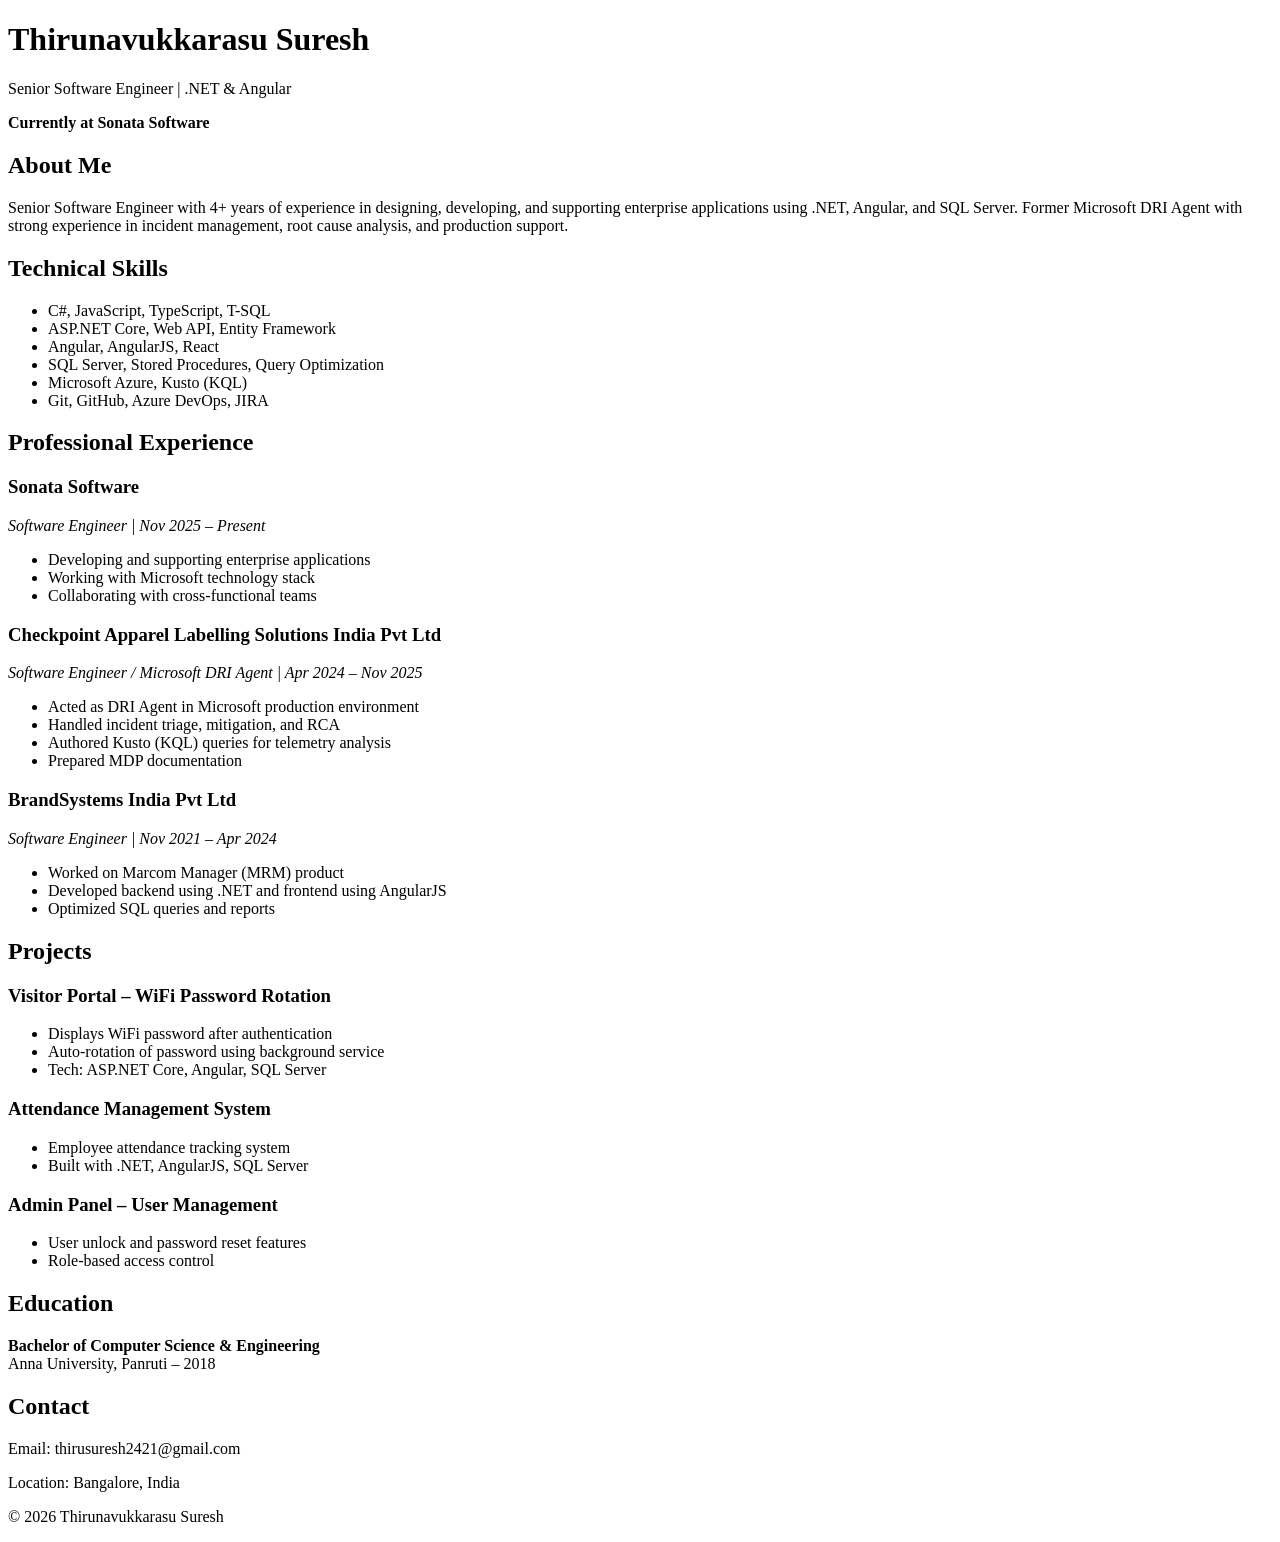
==== index.html @ 272076e7 "Add portfolio HTML file for Thirunavukkarasu Suresh This commit adds a complete HTML portfolio for T" ====
<!DOCTYPE html>
<html lang="en">
<head>
  <meta charset="UTF-8">
  <title>Thirunavukkarasu Suresh | Portfolio</title>
  <meta name="description" content="Senior Software Engineer with .NET, Angular, SQL Server and Microsoft DRI experience. Currently at Sonata Software.">
  <meta name="viewport" content="width=device-width, initial-scale=1.0">
  <link rel="stylesheet" href="style.css">
</head>
<body>

<header>
  <h1>Thirunavukkarasu Suresh</h1>
  <p>Senior Software Engineer | .NET & Angular</p>
  <p><strong>Currently at Sonata Software</strong></p>
</header>

<section>
  <h2>About Me</h2>
  <p>
    Senior Software Engineer with 4+ years of experience in designing, developing,
    and supporting enterprise applications using .NET, Angular, and SQL Server.
    Former Microsoft DRI Agent with strong experience in incident management,
    root cause analysis, and production support.
  </p>
</section>

<section>
  <h2>Technical Skills</h2>
  <ul>
    <li>C#, JavaScript, TypeScript, T-SQL</li>
    <li>ASP.NET Core, Web API, Entity Framework</li>
    <li>Angular, AngularJS, React</li>
    <li>SQL Server, Stored Procedures, Query Optimization</li>
    <li>Microsoft Azure, Kusto (KQL)</li>
    <li>Git, GitHub, Azure DevOps, JIRA</li>
  </ul>
</section>

<section>
  <h2>Professional Experience</h2>

  <h3>Sonata Software</h3>
  <p><em>Software Engineer | Nov 2025 – Present</em></p>
  <ul>
    <li>Developing and supporting enterprise applications</li>
    <li>Working with Microsoft technology stack</li>
    <li>Collaborating with cross-functional teams</li>
  </ul>

  <h3>Checkpoint Apparel Labelling Solutions India Pvt Ltd</h3>
  <p><em>Software Engineer / Microsoft DRI Agent | Apr 2024 – Nov 2025</em></p>
  <ul>
    <li>Acted as DRI Agent in Microsoft production environment</li>
    <li>Handled incident triage, mitigation, and RCA</li>
    <li>Authored Kusto (KQL) queries for telemetry analysis</li>
    <li>Prepared MDP documentation</li>
  </ul>

  <h3>BrandSystems India Pvt Ltd</h3>
  <p><em>Software Engineer | Nov 2021 – Apr 2024</em></p>
  <ul>
    <li>Worked on Marcom Manager (MRM) product</li>
    <li>Developed backend using .NET and frontend using AngularJS</li>
    <li>Optimized SQL queries and reports</li>
  </ul>

</section>

<section>
  <h2>Projects</h2>

  <h3>Visitor Portal – WiFi Password Rotation</h3>
  <ul>
    <li>Displays WiFi password after authentication</li>
    <li>Auto-rotation of password using background service</li>
    <li>Tech: ASP.NET Core, Angular, SQL Server</li>
  </ul>

  <h3>Attendance Management System</h3>
  <ul>
    <li>Employee attendance tracking system</li>
    <li>Built with .NET, AngularJS, SQL Server</li>
  </ul>

  <h3>Admin Panel – User Management</h3>
  <ul>
    <li>User unlock and password reset features</li>
    <li>Role-based access control</li>
  </ul>

</section>

<section>
  <h2>Education</h2>
  <p>
    <strong>Bachelor of Computer Science & Engineering</strong><br>
    Anna University, Panruti – 2018
  </p>
</section>

<section>
  <h2>Contact</h2>
  <p>Email: thirusuresh2421@gmail.com</p>
  <p>Location: Bangalore, India</p>
</section>

<footer>
  <p>© 2026 Thirunavukkarasu Suresh</p>
</footer>

</body>
</html>
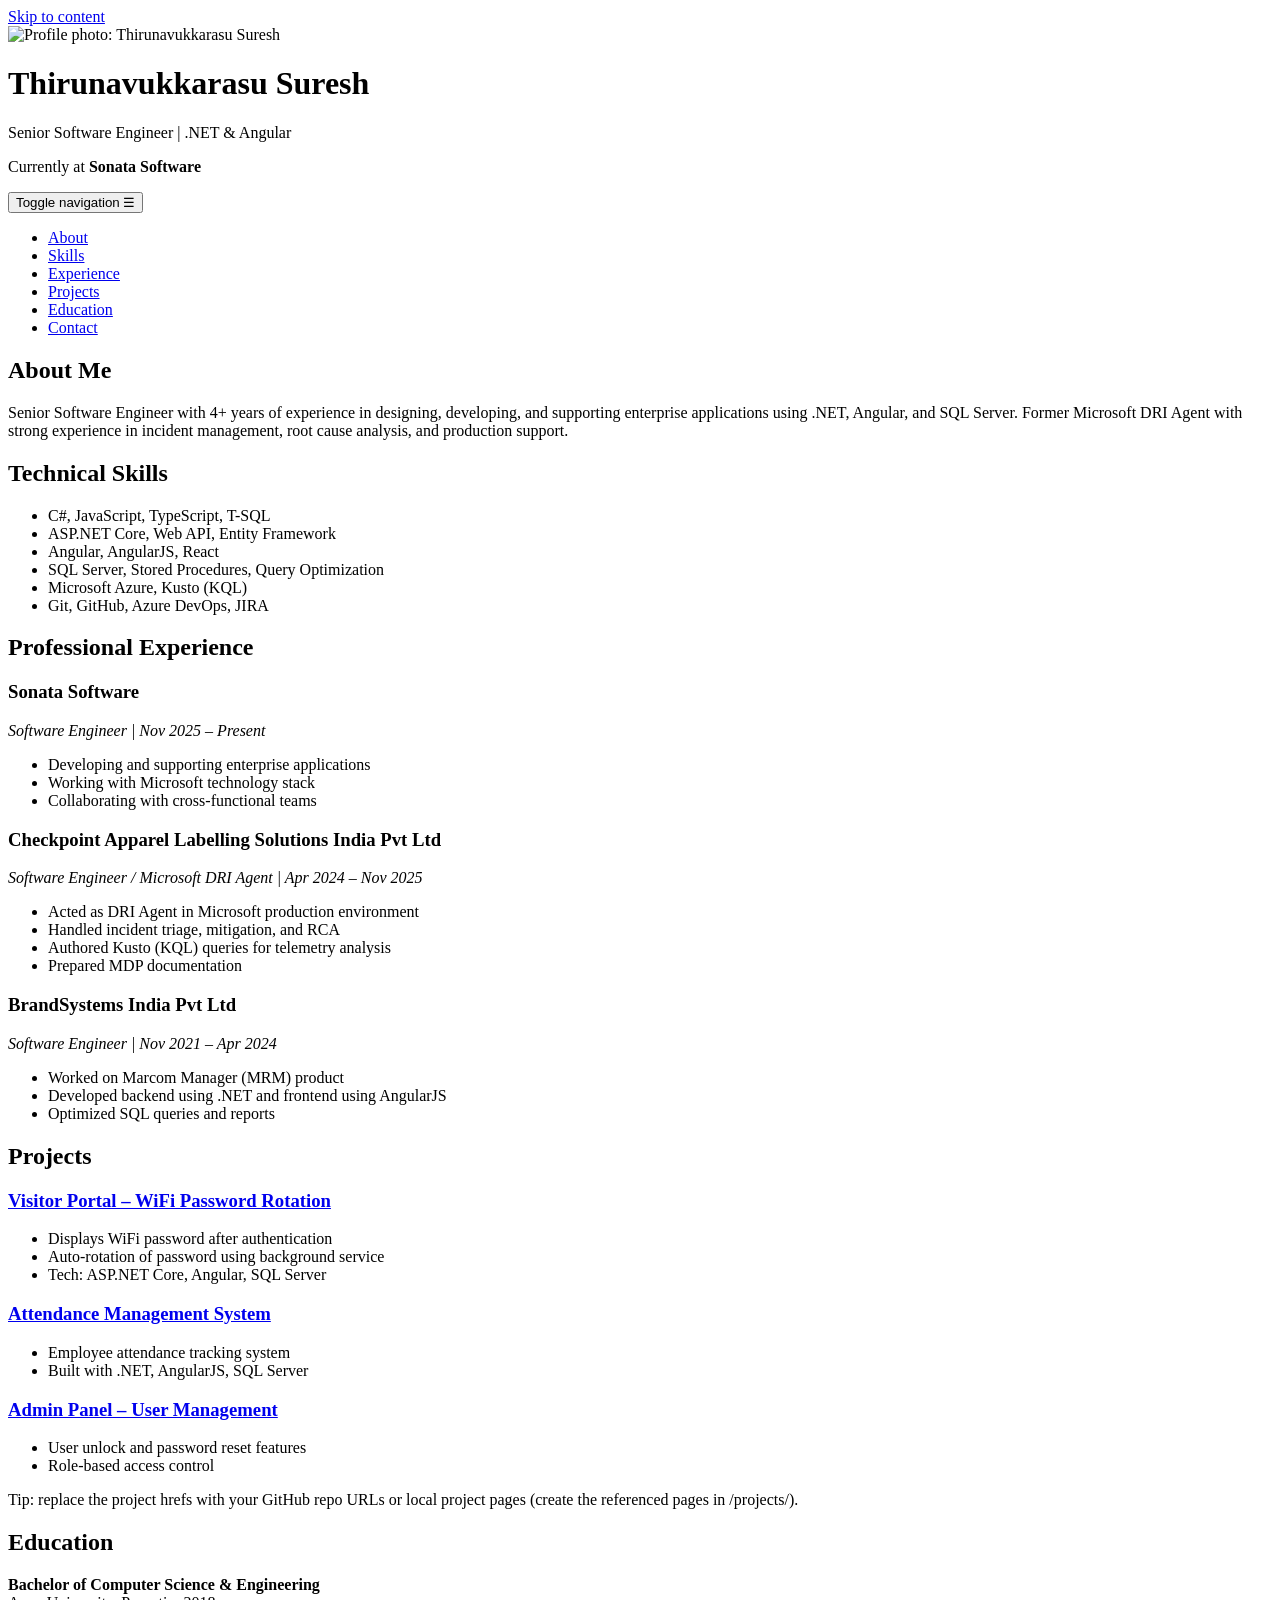
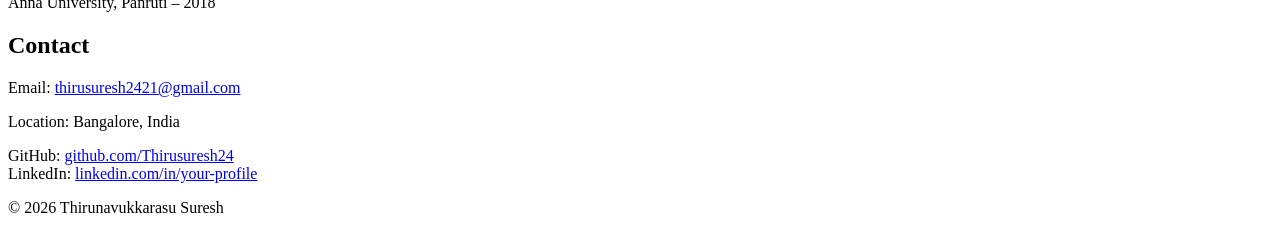
==== commit 8035099f: "Add project pages, assets (icons & profile), updated index and style, and GitHub Pages README" ====
--- a/index.html
+++ b/index.html
@@ -1,113 +1,183 @@
 <!DOCTYPE html>
 <html lang="en">
 <head>
-  <meta charset="UTF-8">
+  <meta charset="utf-8" />
   <title>Thirunavukkarasu Suresh | Portfolio</title>
-  <meta name="description" content="Senior Software Engineer with .NET, Angular, SQL Server and Microsoft DRI experience. Currently at Sonata Software.">
-  <meta name="viewport" content="width=device-width, initial-scale=1.0">
-  <link rel="stylesheet" href="style.css">
+  <meta name="description" content="Senior Software Engineer with .NET, Angular, SQL Server and Microsoft DRI experience. Currently at Sonata Software." />
+  <meta name="viewport" content="width=device-width, initial-scale=1" />
+  <link rel="stylesheet" href="style.css" />
+  <meta name="theme-color" content="#0b72b9" />
+  <style>
+    /* Inline fallback if style.css fails to load — keeps basic layout usable */
+    :root { --accent: #0b72b9; --bg:#fff; --text:#111; }
+    html { scroll-behavior: smooth; }
+  </style>
 </head>
 <body>
+  <a class="skip-link" href="#main">Skip to content</a>
 
-<header>
-  <h1>Thirunavukkarasu Suresh</h1>
-  <p>Senior Software Engineer | .NET & Angular</p>
-  <p><strong>Currently at Sonata Software</strong></p>
-</header>
+  <header class="site-header">
+    <div class="container header-inner">
+      <div class="brand">
+        <div class="profile">
+          <img src="assets/profile.svg" alt="Profile photo: Thirunavukkarasu Suresh" class="profile-img">
+        </div>
+        <h1 class="site-title">Thirunavukkarasu Suresh</h1>
+        <p class="site-subtitle">Senior Software Engineer | .NET &amp; Angular</p>
+        <p class="current">Currently at <strong>Sonata Software</strong></p>
+      </div>
 
-<section>
-  <h2>About Me</h2>
-  <p>
-    Senior Software Engineer with 4+ years of experience in designing, developing,
-    and supporting enterprise applications using .NET, Angular, and SQL Server.
-    Former Microsoft DRI Agent with strong experience in incident management,
-    root cause analysis, and production support.
-  </p>
-</section>
+      <button id="nav-toggle" class="nav-toggle" aria-expanded="false" aria-controls="primary-nav">
+        <span class="sr-only">Toggle navigation</span>
+        ☰
+      </button>
 
-<section>
-  <h2>Technical Skills</h2>
-  <ul>
-    <li>C#, JavaScript, TypeScript, T-SQL</li>
-    <li>ASP.NET Core, Web API, Entity Framework</li>
-    <li>Angular, AngularJS, React</li>
-    <li>SQL Server, Stored Procedures, Query Optimization</li>
-    <li>Microsoft Azure, Kusto (KQL)</li>
-    <li>Git, GitHub, Azure DevOps, JIRA</li>
-  </ul>
-</section>
+      <nav id="primary-nav" class="primary-nav" aria-label="Primary navigation">
+        <ul>
+          <li><a href="#about">About</a></li>
+          <li><a href="#skills">Skills</a></li>
+          <li><a href="#experience">Experience</a></li>
+          <li><a href="#projects">Projects</a></li>
+          <li><a href="#education">Education</a></li>
+          <li><a href="#contact">Contact</a></li>
+        </ul>
+      </nav>
+    </div>
+  </header>
 
-<section>
-  <h2>Professional Experience</h2>
+  <main id="main" class="container">
+    <section id="about" class="panel">
+      <h2>About Me</h2>
+      <p>
+        Senior Software Engineer with 4+ years of experience in designing, developing,
+        and supporting enterprise applications using .NET, Angular, and SQL Server.
+        Former Microsoft DRI Agent with strong experience in incident management,
+        root cause analysis, and production support.
+      </p>
+    </section>
 
-  <h3>Sonata Software</h3>
-  <p><em>Software Engineer | Nov 2025 – Present</em></p>
-  <ul>
-    <li>Developing and supporting enterprise applications</li>
-    <li>Working with Microsoft technology stack</li>
-    <li>Collaborating with cross-functional teams</li>
-  </ul>
+    <section id="skills" class="panel">
+      <h2>Technical Skills</h2>
+      <ul class="skills-list">
+        <li>C#, JavaScript, TypeScript, T-SQL</li>
+        <li>ASP.NET Core, Web API, Entity Framework</li>
+        <li>Angular, AngularJS, React</li>
+        <li>SQL Server, Stored Procedures, Query Optimization</li>
+        <li>Microsoft Azure, Kusto (KQL)</li>
+        <li>Git, GitHub, Azure DevOps, JIRA</li>
+      </ul>
+    </section>
 
-  <h3>Checkpoint Apparel Labelling Solutions India Pvt Ltd</h3>
-  <p><em>Software Engineer / Microsoft DRI Agent | Apr 2024 – Nov 2025</em></p>
-  <ul>
-    <li>Acted as DRI Agent in Microsoft production environment</li>
-    <li>Handled incident triage, mitigation, and RCA</li>
-    <li>Authored Kusto (KQL) queries for telemetry analysis</li>
-    <li>Prepared MDP documentation</li>
-  </ul>
+    <section id="experience" class="panel">
+      <h2>Professional Experience</h2>
 
-  <h3>BrandSystems India Pvt Ltd</h3>
-  <p><em>Software Engineer | Nov 2021 – Apr 2024</em></p>
-  <ul>
-    <li>Worked on Marcom Manager (MRM) product</li>
-    <li>Developed backend using .NET and frontend using AngularJS</li>
-    <li>Optimized SQL queries and reports</li>
-  </ul>
+      <article class="job">
+        <h3>Sonata Software</h3>
+        <p class="role"><em>Software Engineer | Nov 2025 – Present</em></p>
+        <ul>
+          <li>Developing and supporting enterprise applications</li>
+          <li>Working with Microsoft technology stack</li>
+          <li>Collaborating with cross-functional teams</li>
+        </ul>
+      </article>
 
-</section>
+      <article class="job">
+        <h3>Checkpoint Apparel Labelling Solutions India Pvt Ltd</h3>
+        <p class="role"><em>Software Engineer / Microsoft DRI Agent | Apr 2024 – Nov 2025</em></p>
+        <ul>
+          <li>Acted as DRI Agent in Microsoft production environment</li>
+          <li>Handled incident triage, mitigation, and RCA</li>
+          <li>Authored Kusto (KQL) queries for telemetry analysis</li>
+          <li>Prepared MDP documentation</li>
+        </ul>
+      </article>
 
-<section>
-  <h2>Projects</h2>
+      <article class="job">
+        <h3>BrandSystems India Pvt Ltd</h3>
+        <p class="role"><em>Software Engineer | Nov 2021 – Apr 2024</em></p>
+        <ul>
+          <li>Worked on Marcom Manager (MRM) product</li>
+          <li>Developed backend using .NET and frontend using AngularJS</li>
+          <li>Optimized SQL queries and reports</li>
+        </ul>
+      </article>
+    </section>
 
-  <h3>Visitor Portal – WiFi Password Rotation</h3>
-  <ul>
-    <li>Displays WiFi password after authentication</li>
-    <li>Auto-rotation of password using background service</li>
-    <li>Tech: ASP.NET Core, Angular, SQL Server</li>
-  </ul>
+    <section id="projects" class="panel">
+      <h2>Projects</h2>
 
-  <h3>Attendance Management System</h3>
-  <ul>
-    <li>Employee attendance tracking system</li>
-    <li>Built with .NET, AngularJS, SQL Server</li>
-  </ul>
+      <article class="project">
+        <h3><a href="projects/visitor-portal.html" target="_blank" rel="noopener">Visitor Portal – WiFi Password Rotation</a></h3>
+        <ul>
+          <li>Displays WiFi password after authentication</li>
+          <li>Auto-rotation of password using background service</li>
+          <li>Tech: ASP.NET Core, Angular, SQL Server</li>
+        </ul>
+      </article>
 
-  <h3>Admin Panel – User Management</h3>
-  <ul>
-    <li>User unlock and password reset features</li>
-    <li>Role-based access control</li>
-  </ul>
+      <article class="project">
+        <h3><a href="https://github.com/Thirusuresh24/attendance-management" target="_blank" rel="noopener">Attendance Management System</a></h3>
+        <ul>
+          <li>Employee attendance tracking system</li>
+          <li>Built with .NET, AngularJS, SQL Server</li>
+        </ul>
+      </article>
 
-</section>
+      <article class="project">
+        <h3><a href="projects/admin-panel.html" target="_blank" rel="noopener">Admin Panel – User Management</a></h3>
+        <ul>
+          <li>User unlock and password reset features</li>
+          <li>Role-based access control</li>
+        </ul>
+      </article>
 
-<section>
-  <h2>Education</h2>
-  <p>
-    <strong>Bachelor of Computer Science & Engineering</strong><br>
-    Anna University, Panruti – 2018
-  </p>
-</section>
+      <p class="projects-note">Tip: replace the project hrefs with your GitHub repo URLs or local project pages (create the referenced pages in /projects/).</p>
+    </section>
 
-<section>
-  <h2>Contact</h2>
-  <p>Email: thirusuresh2421@gmail.com</p>
-  <p>Location: Bangalore, India</p>
-</section>
+    <section id="education" class="panel">
+      <h2>Education</h2>
+      <p>
+        <strong>Bachelor of Computer Science &amp; Engineering</strong><br />
+        Anna University, Panruti – 2018
+      </p>
+    </section>
 
-<footer>
-  <p>© 2026 Thirunavukkarasu Suresh</p>
-</footer>
+    <section id="contact" class="panel">
+      <h2>Contact</h2>
+      <p>Email: <a href="mailto:thirusuresh2421@gmail.com">thirusuresh2421@gmail.com</a></p>
+      <p>Location: Bangalore, India</p>
+      <p>
+        GitHub: <a href="https://github.com/Thirusuresh24" target="_blank" rel="noopener">github.com/Thirusuresh24</a><br />
+        LinkedIn: <a href="https://www.linkedin.com/in/your-profile" target="_blank" rel="noopener">linkedin.com/in/your-profile</a>
+      </p>
+    </section>
+  </main>
 
+  <footer class="site-footer">
+    <div class="container">
+      <p>© 2026 Thirunavukkarasu Suresh</p>
+    </div>
+  </footer>
+
+  <script>
+    // Mobile nav toggle
+    (function() {
+      const btn = document.getElementById('nav-toggle');
+      const nav = document.getElementById('primary-nav');
+      btn.addEventListener('click', function() {
+        const expanded = this.getAttribute('aria-expanded') === 'true';
+        this.setAttribute('aria-expanded', String(!expanded));
+        nav.classList.toggle('open');
+      });
+
+      // Close menu when clicking a nav link (helpful on mobile)
+      nav.querySelectorAll('a').forEach(a => {
+        a.addEventListener('click', () => {
+          nav.classList.remove('open');
+          btn.setAttribute('aria-expanded', 'false');
+        });
+      });
+    })();
+  </script>
 </body>
 </html>
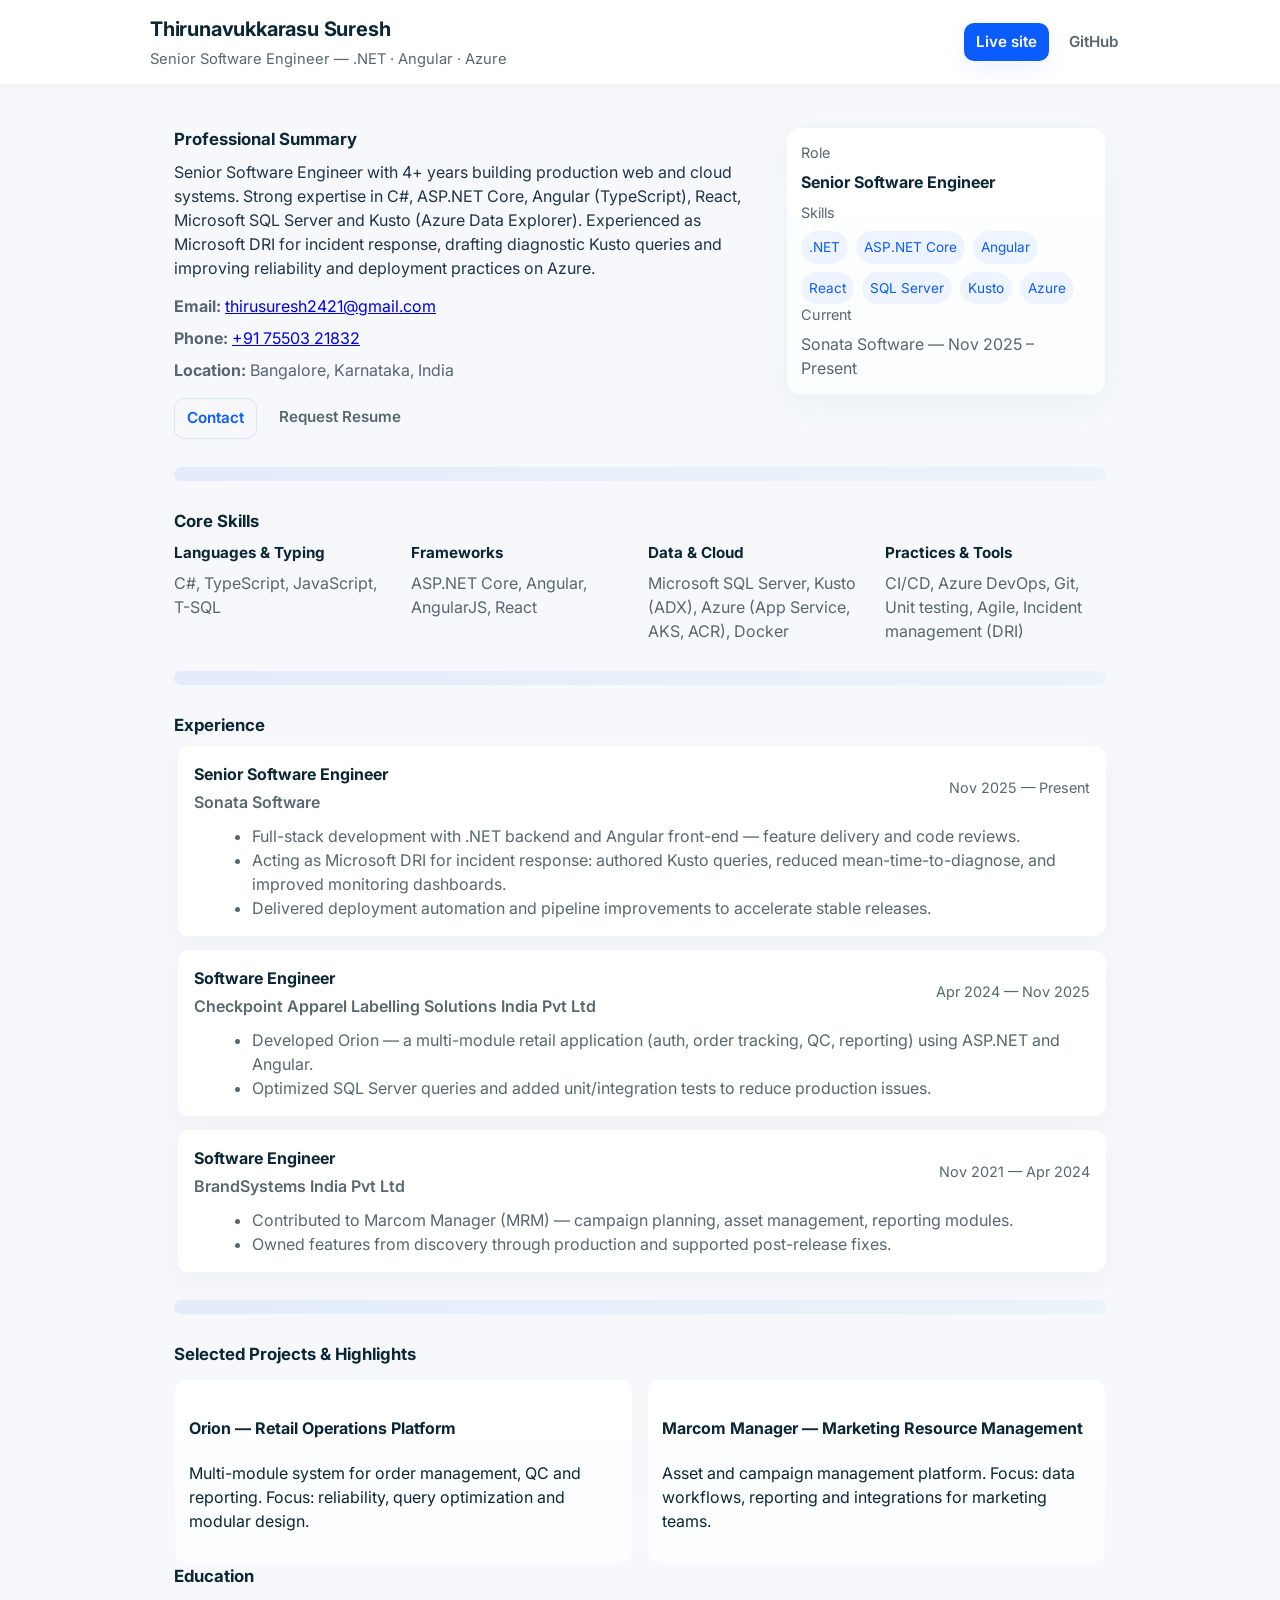
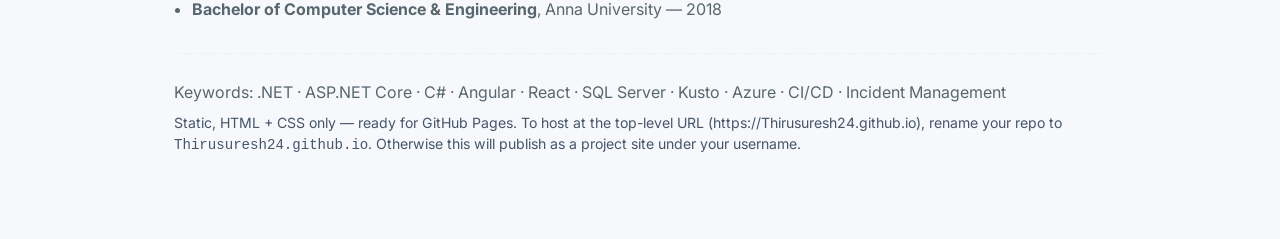
==== commit 3f46ad70: "chore: add portfolio index and styles (HTML + CSS)" ====
--- a/index.html
+++ b/index.html
@@ -1,183 +1,171 @@
-<!DOCTYPE html>
+<!doctype html>
 <html lang="en">
 <head>
   <meta charset="utf-8" />
-  <title>Thirunavukkarasu Suresh | Portfolio</title>
-  <meta name="description" content="Senior Software Engineer with .NET, Angular, SQL Server and Microsoft DRI experience. Currently at Sonata Software." />
-  <meta name="viewport" content="width=device-width, initial-scale=1" />
-  <link rel="stylesheet" href="style.css" />
-  <meta name="theme-color" content="#0b72b9" />
-  <style>
-    /* Inline fallback if style.css fails to load — keeps basic layout usable */
-    :root { --accent: #0b72b9; --bg:#fff; --text:#111; }
-    html { scroll-behavior: smooth; }
-  </style>
+  <meta name="viewport" content="width=device-width,initial-scale=1" />
+  <title>Thirunavukkarasu Suresh — Senior Software Engineer</title>
+  <meta name="description" content="Thirunavukkarasu Suresh — Senior Software Engineer. .NET, ASP.NET Core, Angular, React, SQL Server, Kusto, Azure. Based in Bangalore, India." />
+
+  <!-- Optional: Inter font (recommended). Remove if you prefer no external requests. -->
+  <link rel="preconnect" href="https://fonts.gstatic.com" crossorigin>
+  <link href="https://fonts.googleapis.com/css2?family=Inter:wght@300;400;600;700&display=swap" rel="stylesheet">
+
+  <link rel="stylesheet" href="style.css">
 </head>
 <body>
-  <a class="skip-link" href="#main">Skip to content</a>
-
   <header class="site-header">
     <div class="container header-inner">
       <div class="brand">
-        <div class="profile">
-          <img src="assets/profile.svg" alt="Profile photo: Thirunavukkarasu Suresh" class="profile-img">
-        </div>
-        <h1 class="site-title">Thirunavukkarasu Suresh</h1>
-        <p class="site-subtitle">Senior Software Engineer | .NET &amp; Angular</p>
-        <p class="current">Currently at <strong>Sonata Software</strong></p>
+        <h1 class="name">Thirunavukkarasu Suresh</h1>
+        <p class="role">Senior Software Engineer — .NET · Angular · Azure</p>
       </div>
 
-      <button id="nav-toggle" class="nav-toggle" aria-expanded="false" aria-controls="primary-nav">
-        <span class="sr-only">Toggle navigation</span>
-        ☰
-      </button>
-
-      <nav id="primary-nav" class="primary-nav" aria-label="Primary navigation">
-        <ul>
-          <li><a href="#about">About</a></li>
-          <li><a href="#skills">Skills</a></li>
-          <li><a href="#experience">Experience</a></li>
-          <li><a href="#projects">Projects</a></li>
-          <li><a href="#education">Education</a></li>
-          <li><a href="#contact">Contact</a></li>
-        </ul>
-      </nav>
+      <div class="header-actions">
+        <a class="btn-primary" href="/" title="Open live site">Live site</a>
+        <a class="btn-ghost" href="https://github.com/Thirusuresh24/thirunavukkarasu.github.io" target="_blank" rel="noopener">GitHub</a>
+      </div>
     </div>
   </header>
 
-  <main id="main" class="container">
-    <section id="about" class="panel">
-      <h2>About Me</h2>
-      <p>
-        Senior Software Engineer with 4+ years of experience in designing, developing,
-        and supporting enterprise applications using .NET, Angular, and SQL Server.
-        Former Microsoft DRI Agent with strong experience in incident management,
-        root cause analysis, and production support.
-      </p>
+  <main class="container">
+    <section class="hero" aria-labelledby="summary-heading">
+      <div class="hero-inner">
+        <div class="hero-left">
+          <h2 id="summary-heading" class="section-title">Professional Summary</h2>
+          <p class="lead">
+            Senior Software Engineer with 4+ years building production web and cloud systems. Strong expertise in C#, ASP.NET Core, Angular (TypeScript), React, Microsoft SQL Server and Kusto (Azure Data Explorer). Experienced as Microsoft DRI for incident response, drafting diagnostic Kusto queries and improving reliability and deployment practices on Azure.
+          </p>
+
+          <ul class="contact-list" aria-label="Contact details">
+            <li><strong>Email:</strong> <a href="mailto:thirusuresh2421@gmail.com">thirusuresh2421@gmail.com</a></li>
+            <li><strong>Phone:</strong> <a href="tel:+917550321832">+91 75503 21832</a></li>
+            <li><strong>Location:</strong> Bangalore, Karnataka, India</li>
+          </ul>
+
+          <div class="cta-row">
+            <a class="btn-outline" href="mailto:thirusuresh2421@gmail.com?subject=Portfolio%20Inquiry">Contact</a>
+            <a class="btn-ghost" href="mailto:thirusuresh2421@gmail.com?subject=Request%20for%20Resume">Request Resume</a>
+          </div>
+        </div>
+
+        <aside class="hero-right" aria-hidden="true">
+          <div class="profile-card">
+            <p class="muted">Role</p>
+            <h3 class="profile-role">Senior Software Engineer</h3>
+            <p class="muted">Skills</p>
+            <div class="skill-tags">
+              <span>.NET</span><span>ASP.NET Core</span><span>Angular</span><span>React</span><span>SQL Server</span><span>Kusto</span><span>Azure</span>
+            </div>
+            <p class="muted">Current</p>
+            <p class="profile-company">Sonata Software — <time datetime="2025-11">Nov 2025</time> – Present</p>
+          </div>
+        </aside>
+      </div>
     </section>
 
-    <section id="skills" class="panel">
-      <h2>Technical Skills</h2>
-      <ul class="skills-list">
-        <li>C#, JavaScript, TypeScript, T-SQL</li>
-        <li>ASP.NET Core, Web API, Entity Framework</li>
-        <li>Angular, AngularJS, React</li>
-        <li>SQL Server, Stored Procedures, Query Optimization</li>
-        <li>Microsoft Azure, Kusto (KQL)</li>
-        <li>Git, GitHub, Azure DevOps, JIRA</li>
-      </ul>
+    <hr class="divider">
+
+    <section class="skills" aria-labelledby="skills-heading">
+      <h2 id="skills-heading" class="section-title">Core Skills</h2>
+      <div class="skills-grid">
+        <div class="skills-col">
+          <h4>Languages & Typing</h4>
+          <p>C#, TypeScript, JavaScript, T-SQL</p>
+        </div>
+        <div class="skills-col">
+          <h4>Frameworks</h4>
+          <p>ASP.NET Core, Angular, AngularJS, React</p>
+        </div>
+        <div class="skills-col">
+          <h4>Data & Cloud</h4>
+          <p>Microsoft SQL Server, Kusto (ADX), Azure (App Service, AKS, ACR), Docker</p>
+        </div>
+        <div class="skills-col">
+          <h4>Practices & Tools</h4>
+          <p>CI/CD, Azure DevOps, Git, Unit testing, Agile, Incident management (DRI)</p>
+        </div>
+      </div>
     </section>
 
-    <section id="experience" class="panel">
-      <h2>Professional Experience</h2>
+    <hr class="divider">
 
-      <article class="job">
-        <h3>Sonata Software</h3>
-        <p class="role"><em>Software Engineer | Nov 2025 – Present</em></p>
-        <ul>
-          <li>Developing and supporting enterprise applications</li>
-          <li>Working with Microsoft technology stack</li>
-          <li>Collaborating with cross-functional teams</li>
+    <section class="experience" aria-labelledby="experience-heading">
+      <h2 id="experience-heading" class="section-title">Experience</h2>
+
+      <article class="job-card">
+        <header class="job-header">
+          <div>
+            <h3 class="job-title">Senior Software Engineer</h3>
+            <p class="job-company">Sonata Software</p>
+          </div>
+          <time class="job-date" datetime="2025-11">Nov 2025 — Present</time>
+        </header>
+        <ul class="job-bullets">
+          <li>Full-stack development with .NET backend and Angular front-end — feature delivery and code reviews.</li>
+          <li>Acting as Microsoft DRI for incident response: authored Kusto queries, reduced mean-time-to-diagnose, and improved monitoring dashboards.</li>
+          <li>Delivered deployment automation and pipeline improvements to accelerate stable releases.</li>
         </ul>
       </article>
 
-      <article class="job">
-        <h3>Checkpoint Apparel Labelling Solutions India Pvt Ltd</h3>
-        <p class="role"><em>Software Engineer / Microsoft DRI Agent | Apr 2024 – Nov 2025</em></p>
-        <ul>
-          <li>Acted as DRI Agent in Microsoft production environment</li>
-          <li>Handled incident triage, mitigation, and RCA</li>
-          <li>Authored Kusto (KQL) queries for telemetry analysis</li>
-          <li>Prepared MDP documentation</li>
+      <article class="job-card">
+        <header class="job-header">
+          <div>
+            <h3 class="job-title">Software Engineer</h3>
+            <p class="job-company">Checkpoint Apparel Labelling Solutions India Pvt Ltd</p>
+          </div>
+          <time class="job-date" datetime="2024-04">Apr 2024 — Nov 2025</time>
+        </header>
+        <ul class="job-bullets">
+          <li>Developed Orion — a multi-module retail application (auth, order tracking, QC, reporting) using ASP.NET and Angular.</li>
+          <li>Optimized SQL Server queries and added unit/integration tests to reduce production issues.</li>
         </ul>
       </article>
 
-      <article class="job">
-        <h3>BrandSystems India Pvt Ltd</h3>
-        <p class="role"><em>Software Engineer | Nov 2021 – Apr 2024</em></p>
-        <ul>
-          <li>Worked on Marcom Manager (MRM) product</li>
-          <li>Developed backend using .NET and frontend using AngularJS</li>
-          <li>Optimized SQL queries and reports</li>
+      <article class="job-card">
+        <header class="job-header">
+          <div>
+            <h3 class="job-title">Software Engineer</h3>
+            <p class="job-company">BrandSystems India Pvt Ltd</p>
+          </div>
+          <time class="job-date" datetime="2021-11">Nov 2021 — Apr 2024</time>
+        </header>
+        <ul class="job-bullets">
+          <li>Contributed to Marcom Manager (MRM) — campaign planning, asset management, reporting modules.</li>
+          <li>Owned features from discovery through production and supported post-release fixes.</li>
         </ul>
       </article>
     </section>
 
-    <section id="projects" class="panel">
-      <h2>Projects</h2>
+    <hr class="divider">
 
-      <article class="project">
-        <h3><a href="projects/visitor-portal.html" target="_blank" rel="noopener">Visitor Portal – WiFi Password Rotation</a></h3>
-        <ul>
-          <li>Displays WiFi password after authentication</li>
-          <li>Auto-rotation of password using background service</li>
-          <li>Tech: ASP.NET Core, Angular, SQL Server</li>
-        </ul>
-      </article>
+    <section class="projects" aria-labelledby="projects-heading">
+      <h2 id="projects-heading" class="section-title">Selected Projects & Highlights</h2>
 
-      <article class="project">
-        <h3><a href="https://github.com/Thirusuresh24/attendance-management" target="_blank" rel="noopener">Attendance Management System</a></h3>
-        <ul>
-          <li>Employee attendance tracking system</li>
-          <li>Built with .NET, AngularJS, SQL Server</li>
-        </ul>
-      </article>
-
-      <article class="project">
-        <h3><a href="projects/admin-panel.html" target="_blank" rel="noopener">Admin Panel – User Management</a></h3>
-        <ul>
-          <li>User unlock and password reset features</li>
-          <li>Role-based access control</li>
-        </ul>
-      </article>
-
-      <p class="projects-note">Tip: replace the project hrefs with your GitHub repo URLs or local project pages (create the referenced pages in /projects/).</p>
+      <div class="projects-grid">
+        <div class="project-card">
+          <h4>Orion — Retail Operations Platform</h4>
+          <p>Multi-module system for order management, QC and reporting. Focus: reliability, query optimization and modular design.</p>
+        </div>
+        <div class="project-card">
+          <h4>Marcom Manager — Marketing Resource Management</h4>
+          <p>Asset and campaign management platform. Focus: data workflows, reporting and integrations for marketing teams.</p>
+        </div>
+      </div>
     </section>
 
-    <section id="education" class="panel">
-      <h2>Education</h2>
-      <p>
-        <strong>Bachelor of Computer Science &amp; Engineering</strong><br />
-        Anna University, Panruti – 2018
-      </p>
+    <section class="education" aria-labelledby="education-heading">
+      <h2 id="education-heading" class="section-title">Education</h2>
+      <ul class="education-list">
+        <li><strong>Bachelor of Computer Science & Engineering</strong>, Anna University — 2018</li>
+      </ul>
     </section>
 
-    <section id="contact" class="panel">
-      <h2>Contact</h2>
-      <p>Email: <a href="mailto:thirusuresh2421@gmail.com">thirusuresh2421@gmail.com</a></p>
-      <p>Location: Bangalore, India</p>
-      <p>
-        GitHub: <a href="https://github.com/Thirusuresh24" target="_blank" rel="noopener">github.com/Thirusuresh24</a><br />
-        LinkedIn: <a href="https://www.linkedin.com/in/your-profile" target="_blank" rel="noopener">linkedin.com/in/your-profile</a>
-      </p>
-    </section>
+    <footer class="site-footer">
+      <div class="footer-inner">
+        <p>Keywords: .NET · ASP.NET Core · C# · Angular · React · SQL Server · Kusto · Azure · CI/CD · Incident Management</p>
+        <p class="small">Static, HTML + CSS only — ready for GitHub Pages. To host at the top-level URL (https://Thirusuresh24.github.io), rename your repo to <code>Thirusuresh24.github.io</code>. Otherwise this will publish as a project site under your username.</p>
+      </div>
+    </footer>
   </main>
-
-  <footer class="site-footer">
-    <div class="container">
-      <p>© 2026 Thirunavukkarasu Suresh</p>
-    </div>
-  </footer>
-
-  <script>
-    // Mobile nav toggle
-    (function() {
-      const btn = document.getElementById('nav-toggle');
-      const nav = document.getElementById('primary-nav');
-      btn.addEventListener('click', function() {
-        const expanded = this.getAttribute('aria-expanded') === 'true';
-        this.setAttribute('aria-expanded', String(!expanded));
-        nav.classList.toggle('open');
-      });
-
-      // Close menu when clicking a nav link (helpful on mobile)
-      nav.querySelectorAll('a').forEach(a => {
-        a.addEventListener('click', () => {
-          nav.classList.remove('open');
-          btn.setAttribute('aria-expanded', 'false');
-        });
-      });
-    })();
-  </script>
 </body>
-</html>
+</html>
--- a/style.css
+++ b/style.css
@@ -0,0 +1,203 @@
+:root{
+  --bg: #f6f8fb;
+  --card: #ffffff;
+  --text: #0b2635;
+  --muted: #58676f;
+  --accent: #0b5cff;
+  --accent-2: #17a2b8;
+  --divider: linear-gradient(90deg, rgba(11,92,255,0.08), rgba(23,162,184,0.05));
+  --radius: 12px;
+  --max-width: 980px;
+  --gap: 18px;
+  --pad: 20px;
+}
+
+/* Base */
+* { box-sizing: border-box; }
+html,body{ height:100%; }
+body{
+  margin:0;
+  font-family: 'Inter', system-ui, -apple-system, "Segoe UI", Roboto, "Helvetica Neue", Arial;
+  background:var(--bg);
+  color:var(--text);
+  -webkit-font-smoothing:antialiased;
+  -moz-osx-font-smoothing:grayscale;
+  line-height:1.5;
+  font-size:16px;
+}
+
+/* Container */
+.container{
+  max-width:var(--max-width);
+  margin:0 auto;
+  padding: calc(var(--pad) + 4px);
+}
+
+/* Header */
+.site-header{
+  background: #ffffff;
+  border-bottom: 1px solid rgba(11,20,30,0.04);
+  position: sticky;
+  top:0;
+  z-index:20;
+  box-shadow: 0 2px 8px rgba(15,23,36,0.03);
+}
+.header-inner{
+  display:flex;
+  align-items:center;
+  justify-content:space-between;
+  gap:12px;
+  padding:14px 0;
+}
+.brand .name{
+  margin:0;
+  font-size:1.25rem;
+  letter-spacing:-0.2px;
+}
+.brand .role{
+  margin:4px 0 0;
+  color:var(--muted);
+  font-size:0.92rem;
+}
+
+/* Header actions */
+.header-actions{ display:flex; gap:8px; align-items:center; }
+.btn-primary, .btn-outline, .btn-ghost{
+  text-decoration:none;
+  border-radius:10px;
+  padding:8px 12px;
+  font-weight:600;
+  font-size:0.95rem;
+}
+.btn-primary{
+  background:var(--accent);
+  color:white;
+  box-shadow: 0 8px 22px rgba(11,92,255,0.08);
+  transition:transform .16s ease, box-shadow .16s ease;
+}
+.btn-primary:hover{ transform:translateY(-3px); box-shadow: 0 12px 30px rgba(11,92,255,0.12); }
+.btn-outline{
+  background:transparent;
+  border:1.2px solid rgba(11,92,255,0.12);
+  color:var(--accent);
+}
+.btn-ghost{
+  background:transparent;
+  color:var(--muted);
+}
+
+/* Hero */
+.hero-inner{
+  display:grid;
+  grid-template-columns: 1fr 320px;
+  gap:24px;
+  align-items:start;
+  margin-top:18px;
+}
+.section-title{ margin:0 0 8px 0; font-size:1.05rem; }
+.lead{ margin:0 0 14px 0; color:#213547; font-size:1rem; }
+
+/* Contact list */
+.contact-list{ list-style:none; padding:0; margin:12px 0 16px 0; color:var(--muted); }
+.contact-list li{ margin:8px 0; }
+
+/* CTA row */
+.cta-row{ display:flex; gap:10px; margin-top:6px; }
+
+/* Profile card */
+.profile-card{
+  background:linear-gradient(180deg,#fff 0%,#fbfdff 100%);
+  border-radius:14px;
+  padding:14px;
+  box-shadow: 0 12px 30px rgba(23,162,184,0.05);
+  border:1px solid rgba(11,92,255,0.06);
+}
+.muted{ color:var(--muted); font-size:0.9rem; margin:0 0 6px 0; }
+.profile-role{ margin:0 0 8px 0; font-size:1rem; }
+.profile-company{ margin:6px 0 0 0; color:var(--muted); }
+
+/* Skill tags */
+.skill-tags{ display:flex; flex-wrap:wrap; gap:8px; margin-top:8px; }
+.skill-tags span{
+  background:rgba(11,92,255,0.06);
+  color:var(--accent);
+  padding:6px 8px;
+  border-radius:999px;
+  font-size:0.85rem;
+}
+
+/* Divider */
+.divider{
+  border:0;
+  height:14px;
+  background:var(--divider);
+  border-radius:999px;
+  margin:28px 0;
+}
+
+/* Skills grid */
+.skills-grid{
+  display:grid;
+  grid-template-columns: repeat(4, 1fr);
+  gap:16px;
+  margin-top:8px;
+}
+.skills-col h4{ margin:0 0 6px 0; font-size:0.95rem; }
+.skills-col p{ margin:0; color:var(--muted); }
+
+/* Experience cards */
+.job-card{
+  background:var(--card);
+  border-radius:12px;
+  padding:16px;
+  margin-bottom:14px;
+  box-shadow: 0 12px 30px rgba(15,23,36,0.03);
+  transition:transform .16s ease, box-shadow .16s ease;
+  border-left:4px solid rgba(11,92,255,0.06);
+}
+.job-card:hover{ transform:translateY(-6px); box-shadow:0 22px 44px rgba(11,92,255,0.06); border-left-color:var(--accent); }
+.job-header{ display:flex; align-items:center; justify-content:space-between; gap:12px; }
+.job-title{ margin:0; font-size:1rem; }
+.job-company{ margin:4px 0 0; color:var(--muted); font-weight:600; }
+.job-date{ color:var(--muted); font-size:0.9rem; }
+.job-bullets{ margin:10px 0 0 18px; color:var(--muted); }
+
+/* Projects */
+.projects-grid{ display:grid; grid-template-columns: repeat(2, 1fr); gap:14px; margin-top:12px; }
+.project-card{
+  background:linear-gradient(180deg,#ffffff 0%, #fbfdff 100%);
+  border-radius:12px;
+  padding:14px;
+  border:1px solid rgba(11,92,255,0.04);
+  transition:transform .16s ease, box-shadow .16s ease;
+}
+.project-card:hover{ transform:translateY(-6px); box-shadow: 0 16px 34px rgba(23,162,184,0.05); }
+
+/* Education & footer */
+.education-list{ margin:0; padding-left:18px; color:var(--muted); }
+.site-footer{
+  margin:32px 0 60px 0;
+  padding-top:18px;
+  border-top:1px dashed rgba(11,20,30,0.04);
+  color:var(--muted);
+}
+.footer-inner p{ margin:8px 0; }
+.small{ font-size:0.88rem; color:#475569; }
+
+/* Responsive */
+@media (max-width:1000px){
+  .hero-inner{ grid-template-columns: 1fr 300px; }
+  .skills-grid{ grid-template-columns: repeat(2, 1fr); }
+}
+@media (max-width:800px){
+  .hero-inner{ grid-template-columns: 1fr; }
+  .header-inner{ flex-direction:column; align-items:flex-start; gap:8px; }
+  .skills-grid{ grid-template-columns: 1fr 1fr; }
+  .projects-grid{ grid-template-columns: 1fr; }
+}
+@media (max-width:420px){
+  :root{ --pad: 12px; }
+  .brand .name{ font-size:1.05rem; }
+  .btn-primary, .btn-outline, .btn-ghost{ padding:7px 10px; font-size:0.9rem; }
+  body{ font-size:15px; }
+}
